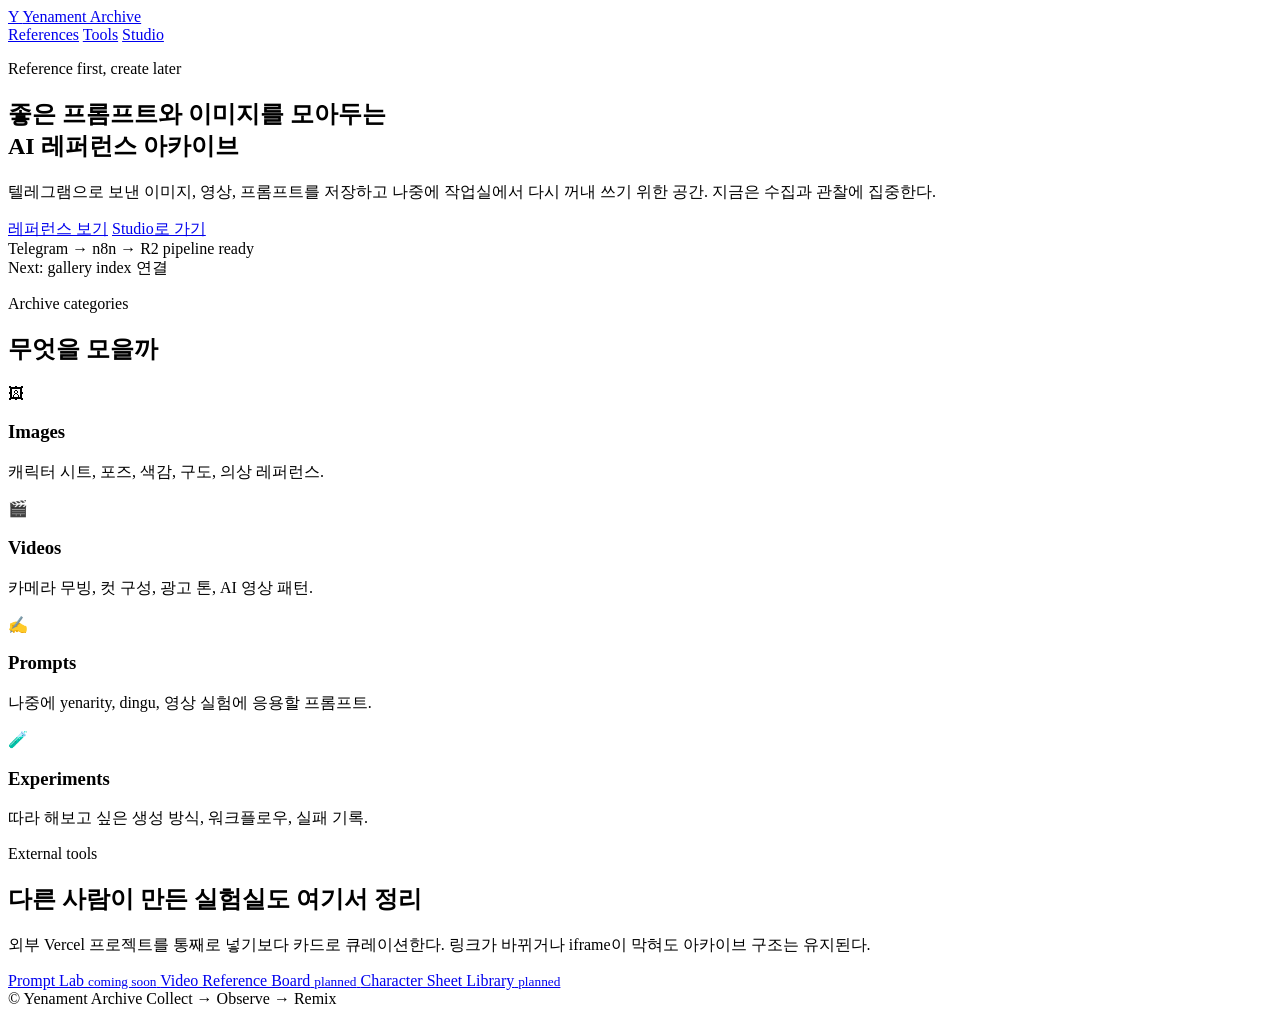
==== index.html @ 74883469 "Create archive landing page" ====
<!doctype html>
<html lang="ko">
  <head>
    <meta charset="UTF-8" />
    <meta name="viewport" content="width=device-width, initial-scale=1.0" />
    <title>Yenament Archive</title>
    <meta
      name="description"
      content="예나의 AI 레퍼런스 아카이브. 이미지, 영상, 프롬프트, 외부 툴을 모으고 관찰하는 공간."
    />
    <link rel="stylesheet" href="./styles.css" />
  </head>
  <body>
    <header class="site-header">
      <a class="brand" href="/">
        <span class="brand-mark">Y</span>
        <span>Yenament Archive</span>
      </a>
      <nav class="nav">
        <a href="#references">References</a>
        <a href="#tools">Tools</a>
        <a href="https://studio.yenament.com">Studio</a>
      </nav>
    </header>

    <main>
      <section class="hero">
        <p class="eyebrow">Reference first, create later</p>
        <h1>좋은 프롬프트와 이미지를 모아두는<br />AI 레퍼런스 아카이브</h1>
        <p class="hero-copy">
          텔레그램으로 보낸 이미지, 영상, 프롬프트를 저장하고 나중에 작업실에서 다시 꺼내 쓰기 위한 공간.
          지금은 수집과 관찰에 집중한다.
        </p>
        <div class="hero-actions">
          <a class="button primary" href="#references">레퍼런스 보기</a>
          <a class="button ghost" href="https://studio.yenament.com">Studio로 가기</a>
        </div>
      </section>

      <section class="status-panel" aria-label="archive pipeline status">
        <div>
          <span class="status-dot"></span>
          Telegram → n8n → R2 pipeline ready
        </div>
        <div>Next: gallery index 연결</div>
      </section>

      <section id="references" class="section">
        <div class="section-heading">
          <p class="eyebrow">Archive categories</p>
          <h2>무엇을 모을까</h2>
        </div>
        <div class="grid cards">
          <article class="card">
            <span class="card-icon">🖼</span>
            <h3>Images</h3>
            <p>캐릭터 시트, 포즈, 색감, 구도, 의상 레퍼런스.</p>
          </article>
          <article class="card">
            <span class="card-icon">🎬</span>
            <h3>Videos</h3>
            <p>카메라 무빙, 컷 구성, 광고 톤, AI 영상 패턴.</p>
          </article>
          <article class="card">
            <span class="card-icon">✍️</span>
            <h3>Prompts</h3>
            <p>나중에 yenarity, dingu, 영상 실험에 응용할 프롬프트.</p>
          </article>
          <article class="card">
            <span class="card-icon">🧪</span>
            <h3>Experiments</h3>
            <p>따라 해보고 싶은 생성 방식, 워크플로우, 실패 기록.</p>
          </article>
        </div>
      </section>

      <section id="tools" class="section split">
        <div>
          <p class="eyebrow">External tools</p>
          <h2>다른 사람이 만든 실험실도 여기서 정리</h2>
          <p>
            외부 Vercel 프로젝트를 통째로 넣기보다 카드로 큐레이션한다.
            링크가 바뀌거나 iframe이 막혀도 아카이브 구조는 유지된다.
          </p>
        </div>
        <div class="tool-list">
          <a class="tool-item" href="#" aria-disabled="true">
            <span>Prompt Lab</span>
            <small>coming soon</small>
          </a>
          <a class="tool-item" href="#" aria-disabled="true">
            <span>Video Reference Board</span>
            <small>planned</small>
          </a>
          <a class="tool-item" href="#" aria-disabled="true">
            <span>Character Sheet Library</span>
            <small>planned</small>
          </a>
        </div>
      </section>
    </main>

    <footer class="footer">
      <span>© Yenament Archive</span>
      <span>Collect → Observe → Remix</span>
    </footer>
  </body>
</html>
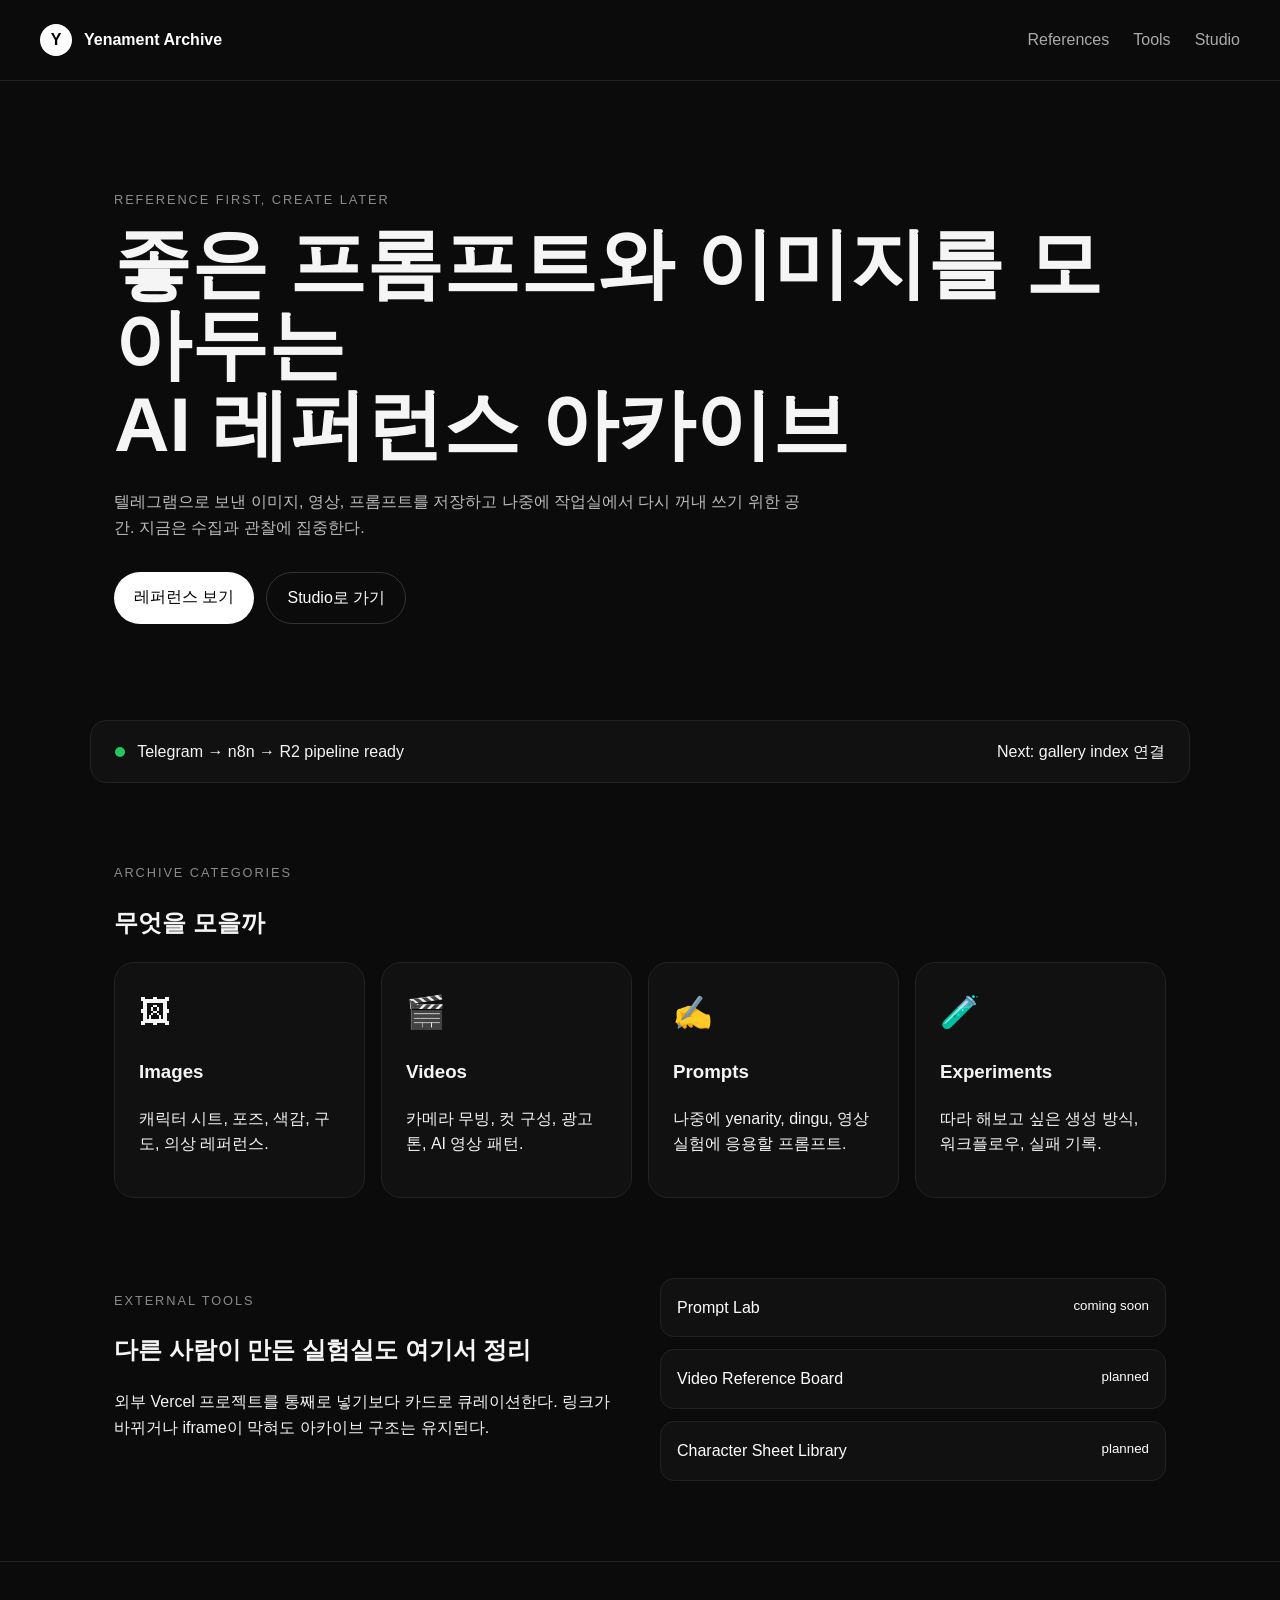
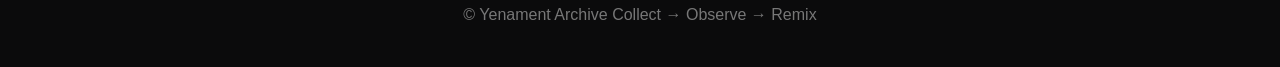
==== commit 30c91907: "Open studio links in new tab" ====
--- a/index.html
+++ b/index.html
@@ -19,7 +19,7 @@
       <nav class="nav">
         <a href="#references">References</a>
         <a href="#tools">Tools</a>
-        <a href="https://studio.yenament.com">Studio</a>
+        <a href="https://studio.yenament.com" target="_blank" rel="noopener noreferrer">Studio</a>
       </nav>
     </header>
 
@@ -33,7 +33,7 @@
         </p>
         <div class="hero-actions">
           <a class="button primary" href="#references">레퍼런스 보기</a>
-          <a class="button ghost" href="https://studio.yenament.com">Studio로 가기</a>
+          <a class="button ghost" href="https://studio.yenament.com" target="_blank" rel="noopener noreferrer">Studio로 가기</a>
         </div>
       </section>
 
--- a/styles.css
+++ b/styles.css
@@ -0,0 +1 @@
+*{box-sizing:border-box}body{margin:0;font-family:-apple-system,BlinkMacSystemFont,'Segoe UI',sans-serif;background:#0b0b0c;color:#f5f5f5;line-height:1.6}.site-header{display:flex;justify-content:space-between;align-items:center;padding:24px 40px;border-bottom:1px solid #222}.brand{display:flex;gap:12px;align-items:center;color:#fff;text-decoration:none;font-weight:700}.brand-mark{width:32px;height:32px;border-radius:50%;background:#fff;color:#000;display:flex;align-items:center;justify-content:center}.nav{display:flex;gap:24px}.nav a{color:#aaa;text-decoration:none}.hero{max-width:1100px;margin:0 auto;padding:96px 24px}.eyebrow{text-transform:uppercase;letter-spacing:.15em;color:#8a8a8a;font-size:.8rem}.hero h1{font-size:clamp(2.5rem,6vw,5rem);line-height:1.05;margin:12px 0 24px}.hero-copy{max-width:700px;color:#bcbcbc}.hero-actions{display:flex;gap:12px;margin-top:32px}.button{padding:12px 20px;border-radius:999px;text-decoration:none}.primary{background:#fff;color:#000}.ghost{border:1px solid #333;color:#fff}.status-panel{margin:0 auto;max-width:1100px;background:#111;border:1px solid #222;padding:18px 24px;border-radius:16px;display:flex;justify-content:space-between}.status-dot{display:inline-block;width:10px;height:10px;background:#22c55e;border-radius:50%;margin-right:8px}.section{max-width:1100px;margin:80px auto;padding:0 24px}.cards{display:grid;grid-template-columns:repeat(auto-fit,minmax(220px,1fr));gap:16px}.card{background:#111;border:1px solid #222;border-radius:20px;padding:24px}.card-icon{font-size:2rem}.split{display:grid;grid-template-columns:1fr 1fr;gap:40px}.tool-list{display:flex;flex-direction:column;gap:12px}.tool-item{background:#111;border:1px solid #222;border-radius:14px;padding:16px;color:#fff;text-decoration:none;display:flex;justify-content:space-between}.footer{padding:40px;text-align:center;color:#777;border-top:1px solid #222}@media(max-width:768px){.split,.site-header,.status-panel{display:block}.nav{margin-top:12px}}
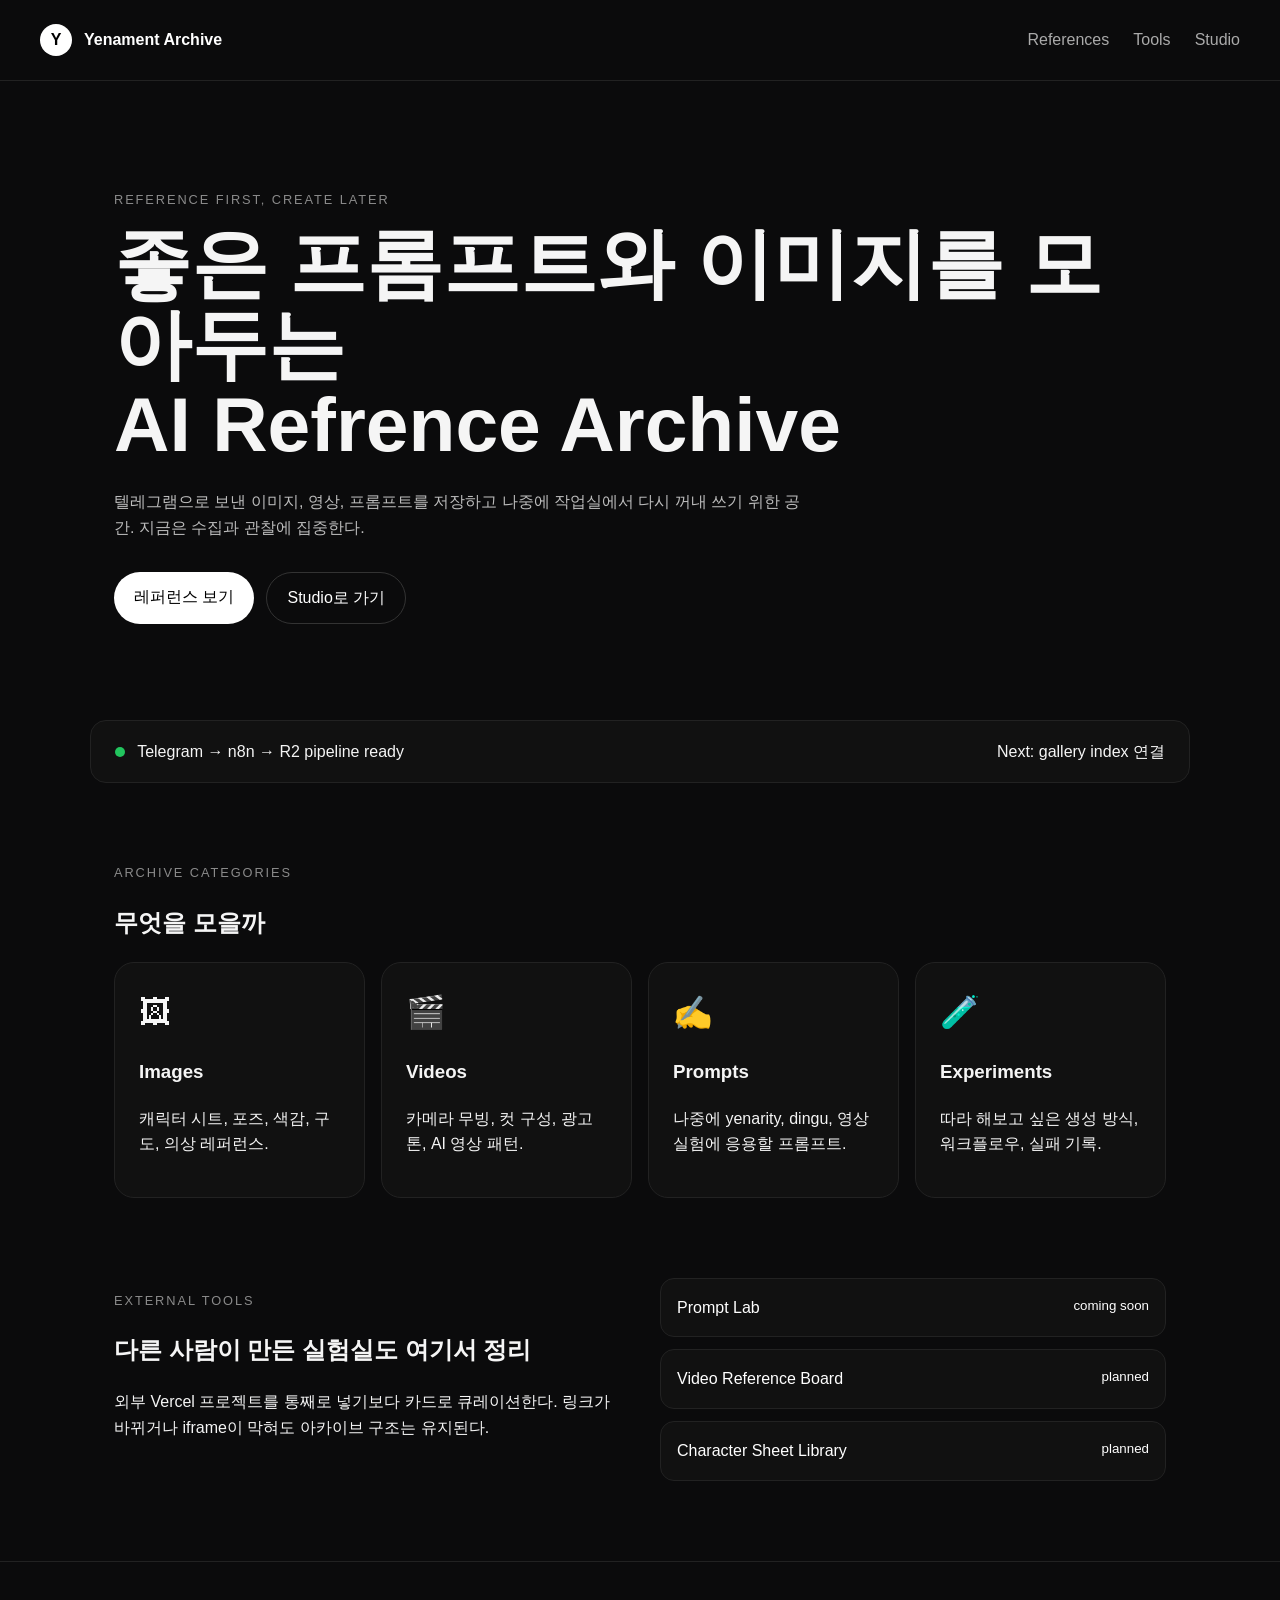
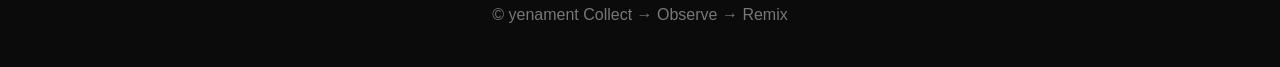
==== commit 385a1566: "Update index.html" ====
--- a/index.html
+++ b/index.html
@@ -3,10 +3,10 @@
   <head>
     <meta charset="UTF-8" />
     <meta name="viewport" content="width=device-width, initial-scale=1.0" />
-    <title>Yenament Archive</title>
+    <title>yenament · archive</title>
     <meta
       name="description"
-      content="예나의 AI 레퍼런스 아카이브. 이미지, 영상, 프롬프트, 외부 툴을 모으고 관찰하는 공간."
+      content="예나의 AI Refrence Archive. 이미지, 영상, 프롬프트, 외부 툴을 모으고 관찰하는 공간."
     />
     <link rel="stylesheet" href="./styles.css" />
   </head>
@@ -26,7 +26,7 @@
     <main>
       <section class="hero">
         <p class="eyebrow">Reference first, create later</p>
-        <h1>좋은 프롬프트와 이미지를 모아두는<br />AI 레퍼런스 아카이브</h1>
+        <h1>좋은 프롬프트와 이미지를 모아두는<br />AI Refrence Archive</h1>
         <p class="hero-copy">
           텔레그램으로 보낸 이미지, 영상, 프롬프트를 저장하고 나중에 작업실에서 다시 꺼내 쓰기 위한 공간.
           지금은 수집과 관찰에 집중한다.
@@ -101,7 +101,7 @@
     </main>
 
     <footer class="footer">
-      <span>© Yenament Archive</span>
+      <span>© yenament</span>
       <span>Collect → Observe → Remix</span>
     </footer>
   </body>
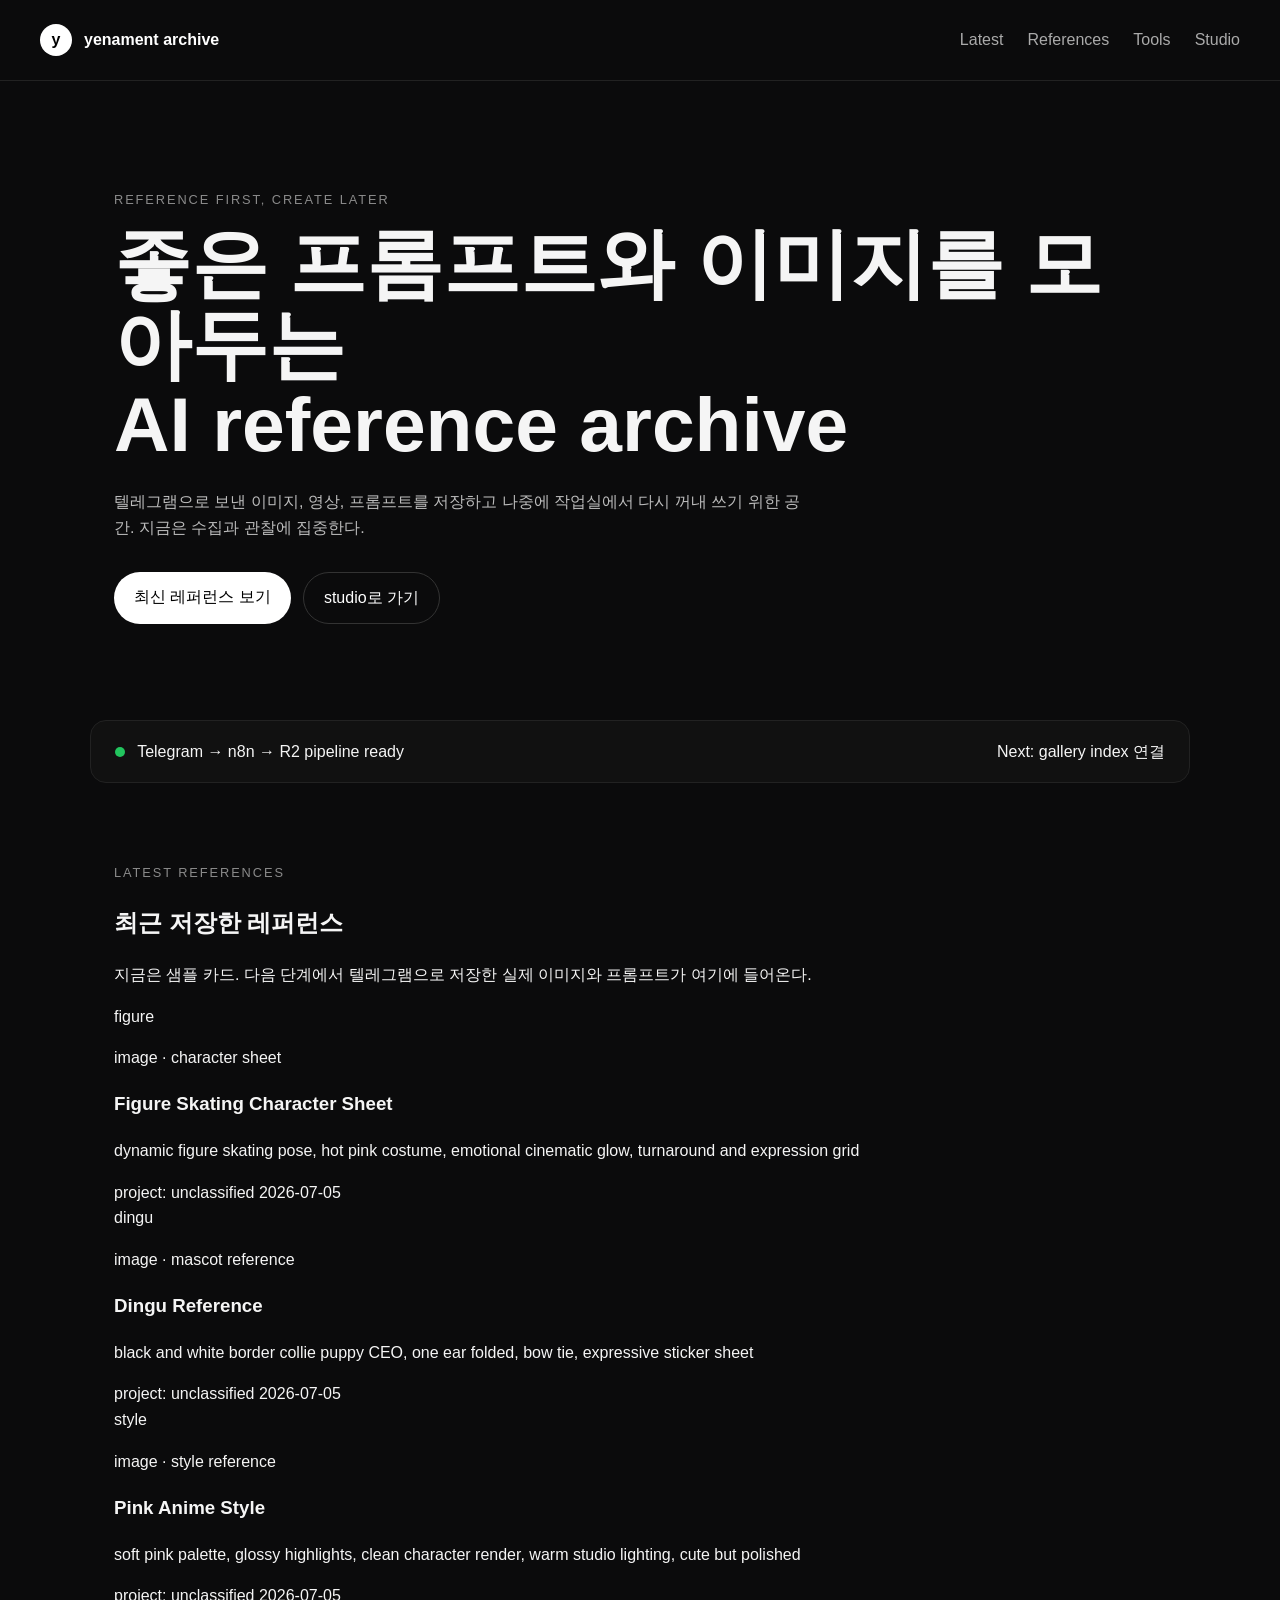
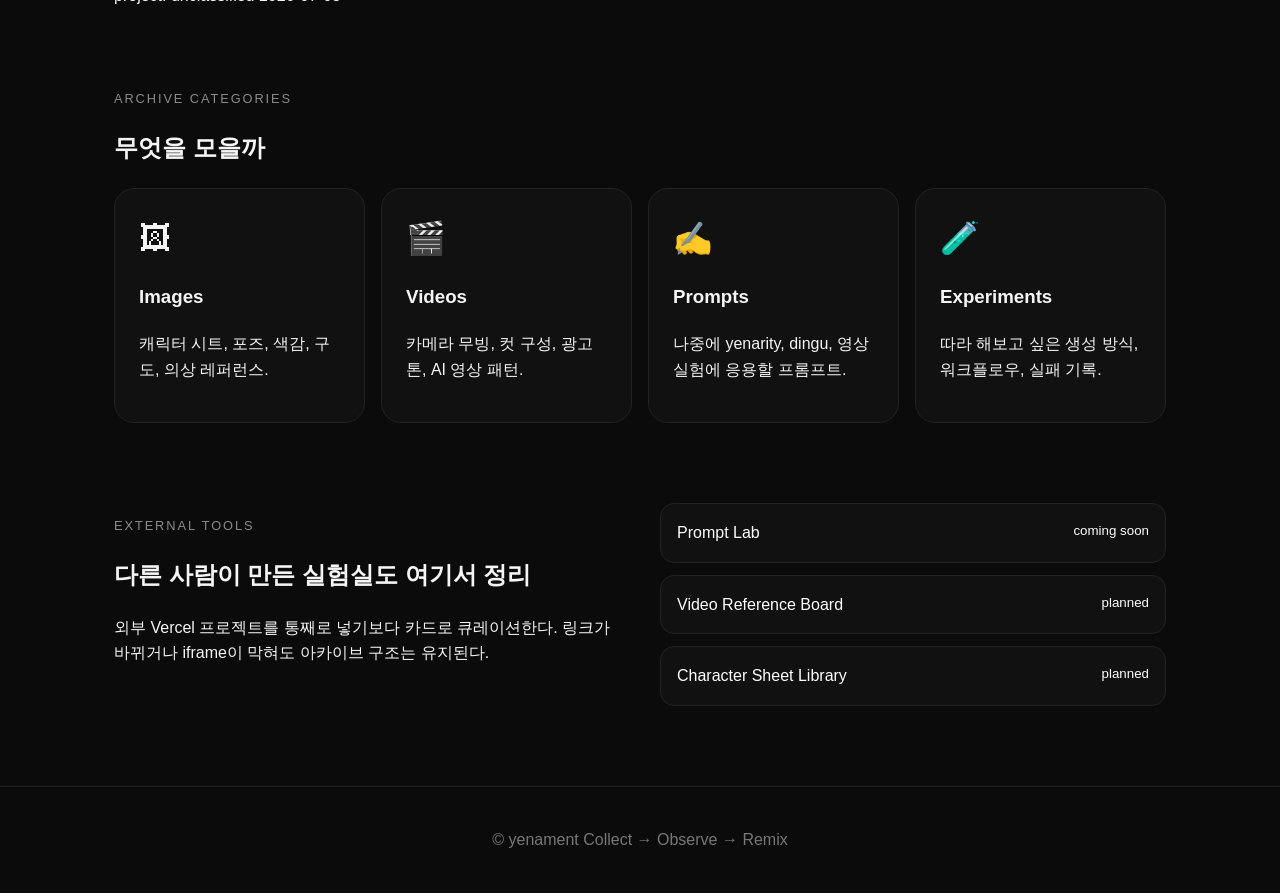
==== commit 84535d84: "Add latest reference cards" ====
--- a/index.html
+++ b/index.html
@@ -6,17 +6,18 @@
     <title>yenament · archive</title>
     <meta
       name="description"
-      content="예나의 AI Refrence Archive. 이미지, 영상, 프롬프트, 외부 툴을 모으고 관찰하는 공간."
+      content="예나의 AI reference archive. 이미지, 영상, 프롬프트, 외부 툴을 모으고 관찰하는 공간."
     />
     <link rel="stylesheet" href="./styles.css" />
   </head>
   <body>
     <header class="site-header">
       <a class="brand" href="/">
-        <span class="brand-mark">Y</span>
-        <span>Yenament Archive</span>
+        <span class="brand-mark">y</span>
+        <span>yenament archive</span>
       </a>
       <nav class="nav">
+        <a href="#latest">Latest</a>
         <a href="#references">References</a>
         <a href="#tools">Tools</a>
         <a href="https://studio.yenament.com" target="_blank" rel="noopener noreferrer">Studio</a>
@@ -25,15 +26,15 @@
 
     <main>
       <section class="hero">
-        <p class="eyebrow">Reference first, create later</p>
-        <h1>좋은 프롬프트와 이미지를 모아두는<br />AI Refrence Archive</h1>
+        <p class="eyebrow">reference first, create later</p>
+        <h1>좋은 프롬프트와 이미지를 모아두는<br />AI reference archive</h1>
         <p class="hero-copy">
           텔레그램으로 보낸 이미지, 영상, 프롬프트를 저장하고 나중에 작업실에서 다시 꺼내 쓰기 위한 공간.
           지금은 수집과 관찰에 집중한다.
         </p>
         <div class="hero-actions">
-          <a class="button primary" href="#references">레퍼런스 보기</a>
-          <a class="button ghost" href="https://studio.yenament.com" target="_blank" rel="noopener noreferrer">Studio로 가기</a>
+          <a class="button primary" href="#latest">최신 레퍼런스 보기</a>
+          <a class="button ghost" href="https://studio.yenament.com" target="_blank" rel="noopener noreferrer">studio로 가기</a>
         </div>
       </section>
 
@@ -45,9 +46,63 @@
         <div>Next: gallery index 연결</div>
       </section>
 
+      <section id="latest" class="section">
+        <div class="section-heading">
+          <p class="eyebrow">latest references</p>
+          <h2>최근 저장한 레퍼런스</h2>
+          <p class="section-copy">지금은 샘플 카드. 다음 단계에서 텔레그램으로 저장한 실제 이미지와 프롬프트가 여기에 들어온다.</p>
+        </div>
+        <div class="reference-grid">
+          <article class="reference-card">
+            <div class="reference-preview gradient-pink">
+              <span>figure</span>
+            </div>
+            <div class="reference-body">
+              <p class="reference-type">image · character sheet</p>
+              <h3>Figure Skating Character Sheet</h3>
+              <p class="reference-prompt">dynamic figure skating pose, hot pink costume, emotional cinematic glow, turnaround and expression grid</p>
+              <div class="reference-meta">
+                <span>project: unclassified</span>
+                <span>2026-07-05</span>
+              </div>
+            </div>
+          </article>
+
+          <article class="reference-card">
+            <div class="reference-preview gradient-dingu">
+              <span>dingu</span>
+            </div>
+            <div class="reference-body">
+              <p class="reference-type">image · mascot reference</p>
+              <h3>Dingu Reference</h3>
+              <p class="reference-prompt">black and white border collie puppy CEO, one ear folded, bow tie, expressive sticker sheet</p>
+              <div class="reference-meta">
+                <span>project: unclassified</span>
+                <span>2026-07-05</span>
+              </div>
+            </div>
+          </article>
+
+          <article class="reference-card">
+            <div class="reference-preview gradient-anime">
+              <span>style</span>
+            </div>
+            <div class="reference-body">
+              <p class="reference-type">image · style reference</p>
+              <h3>Pink Anime Style</h3>
+              <p class="reference-prompt">soft pink palette, glossy highlights, clean character render, warm studio lighting, cute but polished</p>
+              <div class="reference-meta">
+                <span>project: unclassified</span>
+                <span>2026-07-05</span>
+              </div>
+            </div>
+          </article>
+        </div>
+      </section>
+
       <section id="references" class="section">
         <div class="section-heading">
-          <p class="eyebrow">Archive categories</p>
+          <p class="eyebrow">archive categories</p>
           <h2>무엇을 모을까</h2>
         </div>
         <div class="grid cards">
@@ -76,7 +131,7 @@
 
       <section id="tools" class="section split">
         <div>
-          <p class="eyebrow">External tools</p>
+          <p class="eyebrow">external tools</p>
           <h2>다른 사람이 만든 실험실도 여기서 정리</h2>
           <p>
             외부 Vercel 프로젝트를 통째로 넣기보다 카드로 큐레이션한다.
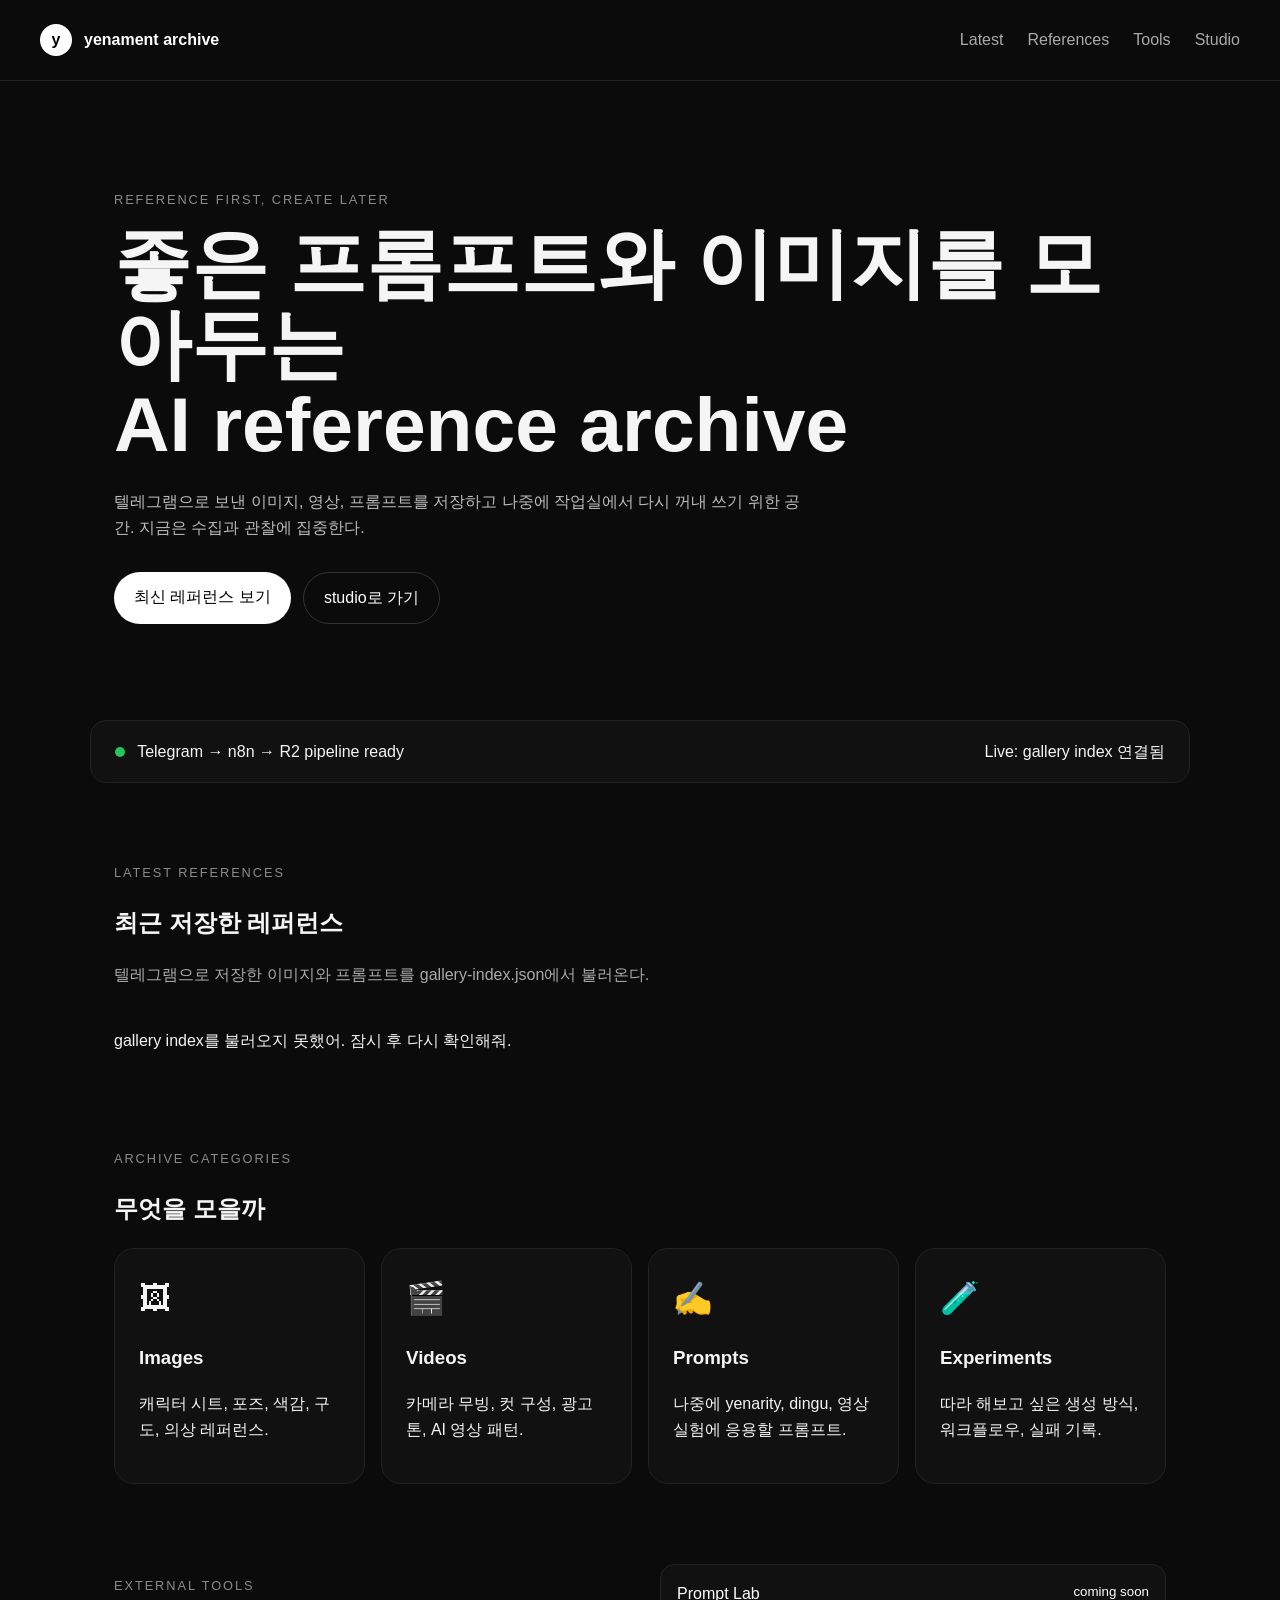
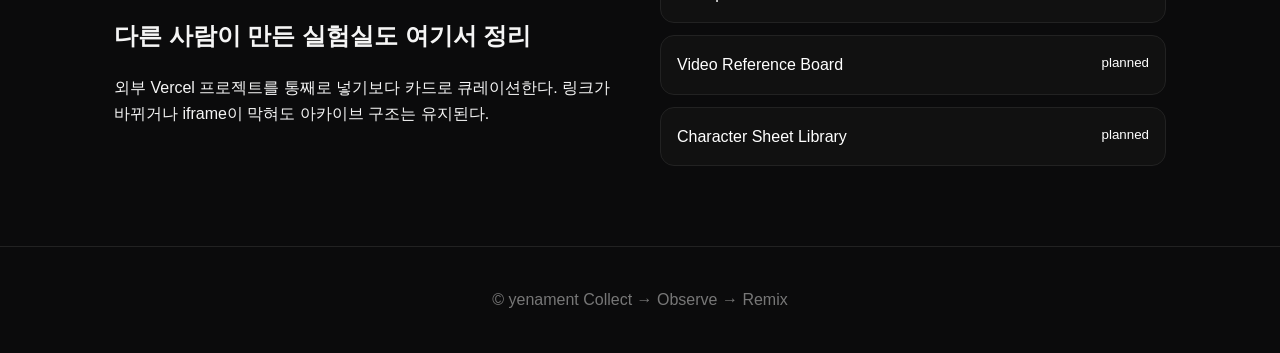
==== commit 9af1442c: "Load latest references from gallery index" ====
--- a/index.html
+++ b/index.html
@@ -43,60 +43,17 @@
           <span class="status-dot"></span>
           Telegram → n8n → R2 pipeline ready
         </div>
-        <div>Next: gallery index 연결</div>
+        <div>Live: gallery index 연결됨</div>
       </section>
 
       <section id="latest" class="section">
         <div class="section-heading">
           <p class="eyebrow">latest references</p>
           <h2>최근 저장한 레퍼런스</h2>
-          <p class="section-copy">지금은 샘플 카드. 다음 단계에서 텔레그램으로 저장한 실제 이미지와 프롬프트가 여기에 들어온다.</p>
-        </div>
-        <div class="reference-grid">
-          <article class="reference-card">
-            <div class="reference-preview gradient-pink">
-              <span>figure</span>
-            </div>
-            <div class="reference-body">
-              <p class="reference-type">image · character sheet</p>
-              <h3>Figure Skating Character Sheet</h3>
-              <p class="reference-prompt">dynamic figure skating pose, hot pink costume, emotional cinematic glow, turnaround and expression grid</p>
-              <div class="reference-meta">
-                <span>project: unclassified</span>
-                <span>2026-07-05</span>
-              </div>
-            </div>
-          </article>
-
-          <article class="reference-card">
-            <div class="reference-preview gradient-dingu">
-              <span>dingu</span>
-            </div>
-            <div class="reference-body">
-              <p class="reference-type">image · mascot reference</p>
-              <h3>Dingu Reference</h3>
-              <p class="reference-prompt">black and white border collie puppy CEO, one ear folded, bow tie, expressive sticker sheet</p>
-              <div class="reference-meta">
-                <span>project: unclassified</span>
-                <span>2026-07-05</span>
-              </div>
-            </div>
-          </article>
-
-          <article class="reference-card">
-            <div class="reference-preview gradient-anime">
-              <span>style</span>
-            </div>
-            <div class="reference-body">
-              <p class="reference-type">image · style reference</p>
-              <h3>Pink Anime Style</h3>
-              <p class="reference-prompt">soft pink palette, glossy highlights, clean character render, warm studio lighting, cute but polished</p>
-              <div class="reference-meta">
-                <span>project: unclassified</span>
-                <span>2026-07-05</span>
-              </div>
-            </div>
-          </article>
+          <p class="section-copy">텔레그램으로 저장한 이미지와 프롬프트를 gallery-index.json에서 불러온다.</p>
+        </div>
+        <div id="referenceGrid" class="reference-grid" aria-live="polite">
+          <p class="loading-message">레퍼런스 불러오는 중...</p>
         </div>
       </section>
 
@@ -159,5 +116,102 @@
       <span>© yenament</span>
       <span>Collect → Observe → Remix</span>
     </footer>
+
+    <script>
+      const INDEX_URL = 'https://gallery.yenament.com/gallery-index.json';
+      const grid = document.querySelector('#referenceGrid');
+
+      function formatDate(value) {
+        if (!value) return 'no date';
+        const date = new Date(value);
+        if (Number.isNaN(date.getTime())) return value.slice(0, 10);
+        return date.toISOString().slice(0, 10);
+      }
+
+      function escapeHtml(value = '') {
+        return String(value)
+          .replaceAll('&', '&amp;')
+          .replaceAll('<', '&lt;')
+          .replaceAll('>', '&gt;')
+          .replaceAll('"', '&quot;')
+          .replaceAll("'", '&#039;');
+      }
+
+      async function copyText(text, button) {
+        try {
+          await navigator.clipboard.writeText(text || '');
+          const original = button.textContent;
+          button.textContent = 'Copied';
+          setTimeout(() => (button.textContent = original), 1200);
+        } catch (error) {
+          button.textContent = 'Copy failed';
+        }
+      }
+
+      function buildCard(item) {
+        const title = item.title || item.image_key?.split('/').pop() || 'untitled reference';
+        const prompt = item.prompt || '';
+        const project = item.project || 'reference';
+        const date = formatDate(item.created_at);
+        const imageUrl = item.image_url || '';
+        const type = item.mime_type || 'image';
+
+        return `
+          <article class="reference-card">
+            <a class="reference-image-link" href="${escapeHtml(imageUrl)}" target="_blank" rel="noopener noreferrer">
+              <img class="reference-image" src="${escapeHtml(imageUrl)}" alt="${escapeHtml(title)}" loading="lazy" />
+            </a>
+            <div class="reference-body">
+              <p class="reference-type">${escapeHtml(type)} · ${escapeHtml(item.source || 'telegram')}</p>
+              <h3>${escapeHtml(title)}</h3>
+              <p class="reference-prompt">${escapeHtml(prompt || 'no prompt')}</p>
+              <div class="reference-actions">
+                <button type="button" data-copy="prompt" data-value="${escapeHtml(prompt)}">Copy prompt</button>
+                <button type="button" data-copy="url" data-value="${escapeHtml(imageUrl)}">Copy image URL</button>
+              </div>
+              <div class="reference-meta">
+                <span>project: ${escapeHtml(project)}</span>
+                <span>${escapeHtml(date)}</span>
+              </div>
+            </div>
+          </article>
+        `;
+      }
+
+      async function loadReferences() {
+        try {
+          const response = await fetch(`${INDEX_URL}?t=${Date.now()}`);
+          if (!response.ok) throw new Error('index fetch failed');
+          const data = await response.json();
+          const seen = new Set();
+          const items = data
+            .filter((item) => item.image_url && item.image_key)
+            .sort((a, b) => new Date(b.created_at || 0) - new Date(a.created_at || 0))
+            .filter((item) => {
+              if (seen.has(item.image_key)) return false;
+              seen.add(item.image_key);
+              return true;
+            })
+            .slice(0, 24);
+
+          if (!items.length) {
+            grid.innerHTML = '<p class="loading-message">아직 표시할 레퍼런스가 없어.</p>';
+            return;
+          }
+
+          grid.innerHTML = items.map(buildCard).join('');
+        } catch (error) {
+          grid.innerHTML = '<p class="loading-message">gallery index를 불러오지 못했어. 잠시 후 다시 확인해줘.</p>';
+        }
+      }
+
+      grid.addEventListener('click', (event) => {
+        const button = event.target.closest('button[data-copy]');
+        if (!button) return;
+        copyText(button.dataset.value, button);
+      });
+
+      loadReferences();
+    </script>
   </body>
 </html>
--- a/styles.css
+++ b/styles.css
@@ -1 +1 @@
-*{box-sizing:border-box}body{margin:0;font-family:-apple-system,BlinkMacSystemFont,'Segoe UI',sans-serif;background:#0b0b0c;color:#f5f5f5;line-height:1.6}.site-header{display:flex;justify-content:space-between;align-items:center;padding:24px 40px;border-bottom:1px solid #222}.brand{display:flex;gap:12px;align-items:center;color:#fff;text-decoration:none;font-weight:700}.brand-mark{width:32px;height:32px;border-radius:50%;background:#fff;color:#000;display:flex;align-items:center;justify-content:center}.nav{display:flex;gap:24px}.nav a{color:#aaa;text-decoration:none}.hero{max-width:1100px;margin:0 auto;padding:96px 24px}.eyebrow{text-transform:uppercase;letter-spacing:.15em;color:#8a8a8a;font-size:.8rem}.hero h1{font-size:clamp(2.5rem,6vw,5rem);line-height:1.05;margin:12px 0 24px}.hero-copy{max-width:700px;color:#bcbcbc}.hero-actions{display:flex;gap:12px;margin-top:32px}.button{padding:12px 20px;border-radius:999px;text-decoration:none}.primary{background:#fff;color:#000}.ghost{border:1px solid #333;color:#fff}.status-panel{margin:0 auto;max-width:1100px;background:#111;border:1px solid #222;padding:18px 24px;border-radius:16px;display:flex;justify-content:space-between}.status-dot{display:inline-block;width:10px;height:10px;background:#22c55e;border-radius:50%;margin-right:8px}.section{max-width:1100px;margin:80px auto;padding:0 24px}.cards{display:grid;grid-template-columns:repeat(auto-fit,minmax(220px,1fr));gap:16px}.card{background:#111;border:1px solid #222;border-radius:20px;padding:24px}.card-icon{font-size:2rem}.split{display:grid;grid-template-columns:1fr 1fr;gap:40px}.tool-list{display:flex;flex-direction:column;gap:12px}.tool-item{background:#111;border:1px solid #222;border-radius:14px;padding:16px;color:#fff;text-decoration:none;display:flex;justify-content:space-between}.footer{padding:40px;text-align:center;color:#777;border-top:1px solid #222}@media(max-width:768px){.split,.site-header,.status-panel{display:block}.nav{margin-top:12px}}+*{box-sizing:border-box}body{margin:0;font-family:-apple-system,BlinkMacSystemFont,'Segoe UI',sans-serif;background:#0b0b0c;color:#f5f5f5;line-height:1.6}.site-header{display:flex;justify-content:space-between;align-items:center;padding:24px 40px;border-bottom:1px solid #222}.brand{display:flex;gap:12px;align-items:center;color:#fff;text-decoration:none;font-weight:700}.brand-mark{width:32px;height:32px;border-radius:50%;background:#fff;color:#000;display:flex;align-items:center;justify-content:center;text-transform:lowercase}.nav{display:flex;gap:24px}.nav a{color:#aaa;text-decoration:none}.nav a:hover{color:#fff}.hero{max-width:1100px;margin:0 auto;padding:96px 24px}.eyebrow{text-transform:uppercase;letter-spacing:.15em;color:#8a8a8a;font-size:.8rem}.hero h1{font-size:clamp(2.5rem,6vw,5rem);line-height:1.05;margin:12px 0 24px}.hero-copy{max-width:700px;color:#bcbcbc}.hero-actions{display:flex;gap:12px;margin-top:32px}.button{padding:12px 20px;border-radius:999px;text-decoration:none}.primary{background:#fff;color:#000}.ghost{border:1px solid #333;color:#fff}.status-panel{margin:0 auto;max-width:1100px;background:#111;border:1px solid #222;padding:18px 24px;border-radius:16px;display:flex;justify-content:space-between;gap:16px}.status-dot{display:inline-block;width:10px;height:10px;background:#22c55e;border-radius:50%;margin-right:8px}.section{max-width:1100px;margin:80px auto;padding:0 24px}.section-copy{max-width:720px;color:#aaa}.cards{display:grid;grid-template-columns:repeat(auto-fit,minmax(220px,1fr));gap:16px}.card{background:#111;border:1px solid #222;border-radius:20px;padding:24px}.card-icon{font-size:2rem}.reference-grid{display:grid;grid-template-columns:repeat(auto-fit,minmax(260px,1fr));gap:18px;margin-top:24px}.reference-card{background:#111;border:1px solid #242424;border-radius:24px;overflow:hidden;box-shadow:0 18px 50px rgba(0,0,0,.25)}.reference-preview{height:190px;display:flex;align-items:flex-end;padding:18px;font-size:.78rem;text-transform:uppercase;letter-spacing:.16em;color:rgba(255,255,255,.78)}.gradient-pink{background:radial-gradient(circle at 25% 20%,#ffd1e8,transparent 28%),linear-gradient(135deg,#7c2d57,#ec4899 48%,#fbcfe8)}.gradient-dingu{background:radial-gradient(circle at 70% 30%,#f8fafc,transparent 24%),linear-gradient(135deg,#111827,#374151 55%,#e5e7eb)}.gradient-anime{background:radial-gradient(circle at 30% 20%,#fff7ed,transparent 25%),linear-gradient(135deg,#f9a8d4,#c084fc 45%,#60a5fa)}.reference-body{padding:20px}.reference-type{margin:0 0 6px;color:#8a8a8a;font-size:.78rem;text-transform:uppercase;letter-spacing:.1em}.reference-body h3{margin:0 0 10px;font-size:1.2rem}.reference-prompt{color:#c8c8c8;font-size:.92rem;min-height:88px}.reference-meta{display:flex;justify-content:space-between;gap:12px;color:#8a8a8a;font-size:.8rem;border-top:1px solid #242424;padding-top:14px;margin-top:16px}.split{display:grid;grid-template-columns:1fr 1fr;gap:40px}.tool-list{display:flex;flex-direction:column;gap:12px}.tool-item{background:#111;border:1px solid #222;border-radius:14px;padding:16px;color:#fff;text-decoration:none;display:flex;justify-content:space-between}.footer{padding:40px;text-align:center;color:#777;border-top:1px solid #222}@media(max-width:768px){.split,.site-header,.status-panel{display:block}.nav{margin-top:12px}.hero{padding-top:64px}.reference-meta{display:block}.reference-meta span{display:block;margin-top:4px}}
